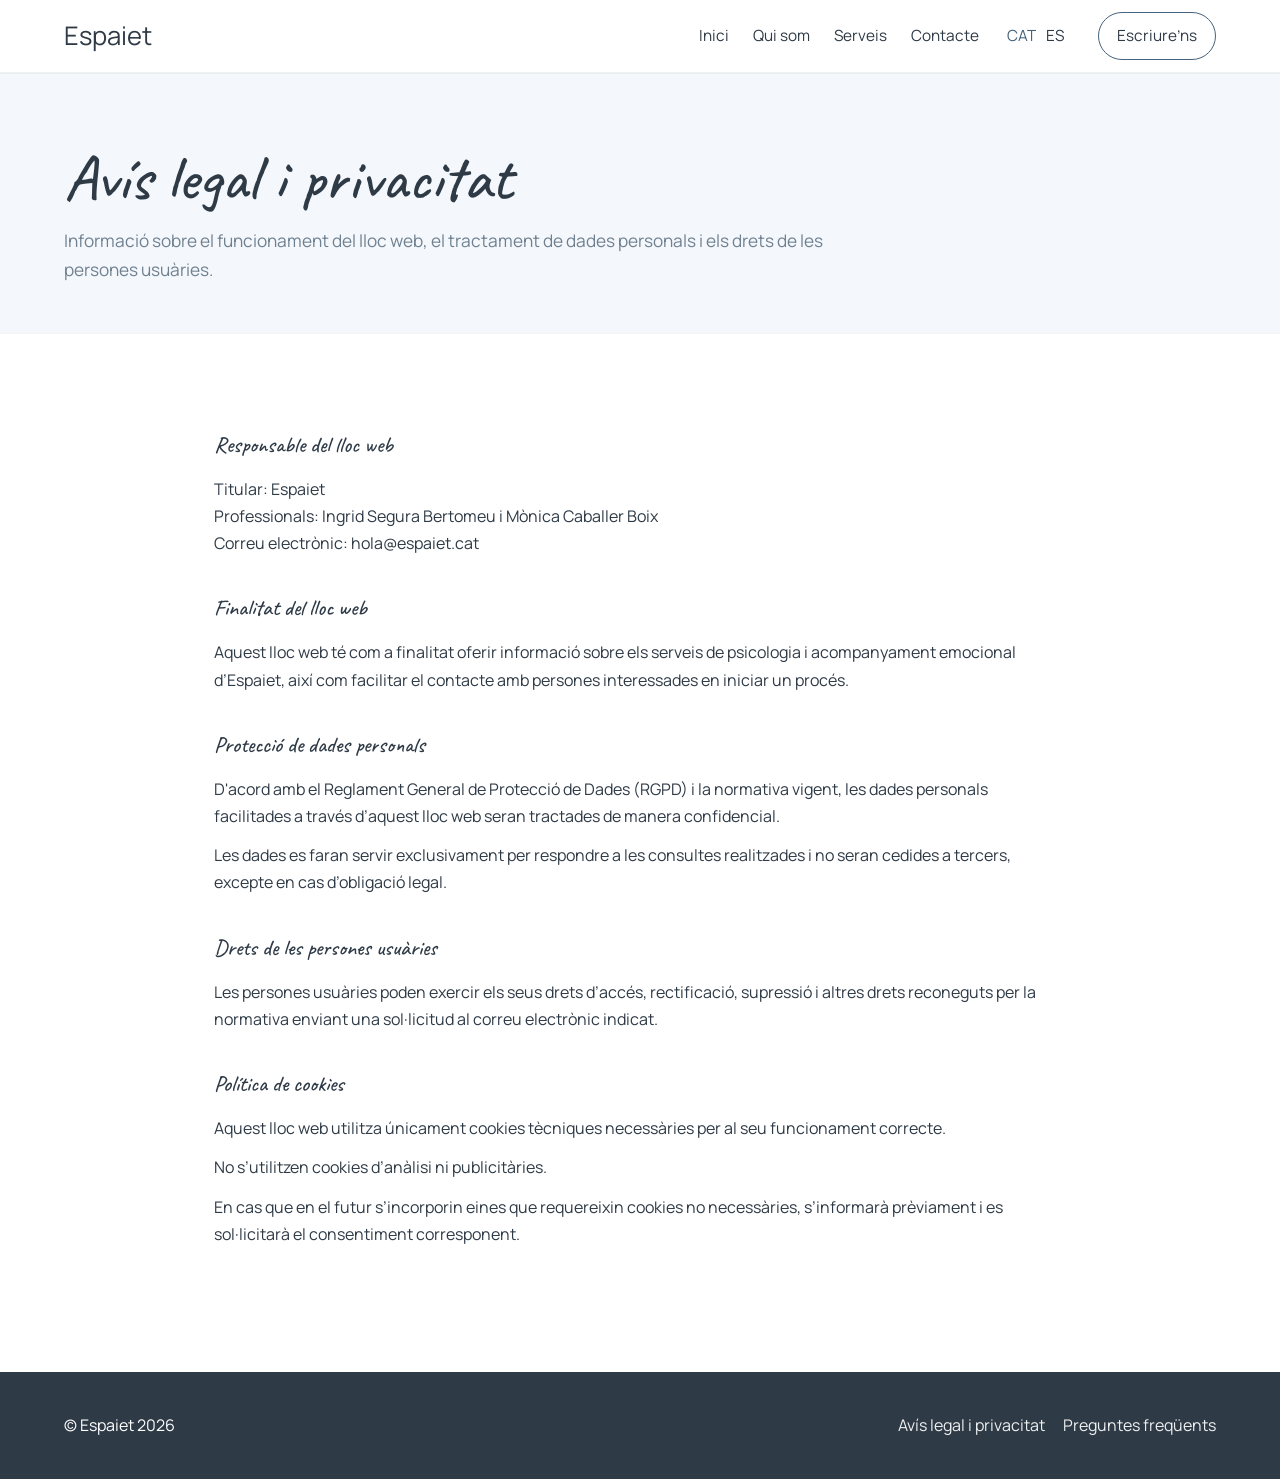
==== avis-legal.html @ 6946e488 "Add files via upload" ====
<!DOCTYPE html>
<html lang="ca">
<head>
  <meta charset="UTF-8">
  <meta name="viewport" content="width=device-width, initial-scale=1.0">
  <meta name="language" content="ca">

  <title>Avís legal i privacitat | Espaiet</title>
  <meta name="description" content="Avís legal i política de privacitat d’Espaiet. Informació sobre el tractament de dades personals i ús del lloc web.">
  <meta name="robots" content="index, follow">
  <meta name="author" content="Ingrid Segura Bertomeu, Mònica Caballer Boix">

  <meta property="og:title" content="Avís legal | Espaiet">
  <meta property="og:description" content="Informació legal i de privacitat d’Espaiet.">
  <meta property="og:type" content="website">
  <meta property="og:url" content="https://espaiet.cat/avis-legal.html">
  <meta property="og:image" content="https://espaiet.cat/img/og-legal.jpg">
  <meta property="og:site_name" content="Espaiet">

  <link rel="canonical" href="https://espaiet.cat/avis-legal.html">

  <link rel="alternate" hreflang="ca" href="https://espaiet.cat/avis-legal.html">
  <link rel="alternate" hreflang="es" href="https://espaiet.cat/aviso-legal_es.html">
  <link rel="alternate" hreflang="x-default" href="https://espaiet.cat/avis-legal.html">
  <script type="application/ld+json">
  {
    "@context": "https://schema.org",
    "@type": "ContactPage",
    "name": "Avís legal | Espaiet | Mònica Caballer | Ingrid Segura",
    "url": "https://espaiet.cat/contacte.html",
    "description": "Pàgina de contacte d’Espaiet.",
    "address": {
      "@type": "PostalAddress",
      "streetAddress": "Carrer Saragossa, 12",
      "addressLocality": "La Sénia",
      "postalCode": "43560",
      "addressRegion": "Tarragona",
      "addressCountry": "ES"
    }
  }
  </script>
  <script src="js/nav.js"></script>
  <link rel="stylesheet" href="estils/estils.css">
</head>

<body>

<header class="site-header">
  <div class="header-inner">
    <a href="index.html" class="brand">Espaiet</a>

    <button
      class="nav-toggle"
      type="button"
      aria-expanded="false"
      aria-controls="main-nav"
      aria-label="Obrir menú">
      <span></span>
      <span></span>
      <span></span>
    </button>

    <nav class="main-nav" id="main-nav" aria-label="Navegació principal">
      <a href="index.html">Inici</a>
      <a href="qui-som.html">Qui som</a>
      <a href="serveis.html">Serveis</a>
      <a href="contacte.html">Contacte</a>

      <div class="lang-switch" aria-label="Selector d'idioma">
        <a href="avis-legal.html" class="active">CAT</a>
        <a href="avis-legal_es.html">ES</a>
      </div>

      <a href="contacte.html" class="nav-cta">Escriure’ns</a>
    </nav>
  </div>
</header>

<main>

  <section class="section page-hero section-base">
    <div class="page-hero-inner">
      <h1>Avís legal i privacitat</h1>
      <p class="page-hero-text">
        Informació sobre el funcionament del lloc web, el tractament de dades
        personals i els drets de les persones usuàries.
      </p>
    </div>
  </section>

  <section class="section section-white">
    <div class="legal-container">

      <div class="legal-block">
        <h2>Responsable del lloc web</h2>
        <p>
          Titular: Espaiet<br>
          Professionals: Ingrid Segura Bertomeu i Mònica Caballer Boix<br>
          Correu electrònic: hola@espaiet.cat
        </p>
      </div>

      <div class="legal-block">
        <h2>Finalitat del lloc web</h2>
        <p>
          Aquest lloc web té com a finalitat oferir informació sobre els serveis
          de psicologia i acompanyament emocional d’Espaiet, així com facilitar
          el contacte amb persones interessades en iniciar un procés.
        </p>
      </div>

      <div class="legal-block">
        <h2>Protecció de dades personals</h2>
        <p>
          D'acord amb el Reglament General de Protecció de Dades (RGPD) i la normativa
          vigent, les dades personals facilitades a través d’aquest lloc web seran
          tractades de manera confidencial.
        </p>

        <p>
          Les dades es faran servir exclusivament per respondre a les consultes
          realitzades i no seran cedides a tercers, excepte en cas d’obligació legal.
        </p>
      </div>

      <div class="legal-block">
        <h2>Drets de les persones usuàries</h2>
        <p>
          Les persones usuàries poden exercir els seus drets d’accés, rectificació,
          supressió i altres drets reconeguts per la normativa enviant una sol·licitud
          al correu electrònic indicat.
        </p>
      </div>

      <div class="legal-block">
        <h2>Política de cookies</h2>
        <p>
          Aquest lloc web utilitza únicament cookies tècniques necessàries per al seu
          funcionament correcte.
        </p>

        <p>
          No s’utilitzen cookies d’anàlisi ni publicitàries.
        </p>

        <p>
          En cas que en el futur s’incorporin eines que requereixin cookies no necessàries,
          s’informarà prèviament i es sol·licitarà el consentiment corresponent.
        </p>
      </div>

    </div>
  </section>

</main>

<footer class="site-footer">
  <div class="footer-inner">
    <p>© Espaiet 2026</p>
    <div class="footer-links">
      <a href="avis-legal.html">Avís legal i privacitat</a>
      <a href="faqs.html">Preguntes freqüents</a>
    </div>
  </div>
</footer>

</body>
</html>
---- estils/estils.css ----
@import url('https://fonts.googleapis.com/css2?family=Caveat:wght@400;500;600&display=swap&family=Manrope:wght@300;400;500&display=swap');

:root{
  --bg:#f4f7fb;
  --white:#ffffff;
  --text:#2e3a46;
  --muted:#6f8090;
  --accent:#5b7a96;
  --accent-soft:#dbe6ef;

  --nav-text:#2e3a46;
  --accent-dark:#45637d;
  --line:rgba(0,0,0,.06);
}

.section{
  padding:56px 24px;
  border-top:1px solid rgba(0,0,0,.04);
}

.section-white{
  background:var(--white);
}

.section-soft{
  background:var(--accent-soft);
}

.section-base{
  background:var(--bg);
}


*{
  box-sizing:border-box;
}

html{
  scroll-behavior:smooth;
}

body{
  margin:0;
  background:var(--bg);
  color:var(--text);
  font-family:'Manrope', sans-serif;
  line-height:1.7;
}

a{
  color:inherit;
  text-decoration:none;
}

img{
  display:block;
  max-width:100%;
  border-radius: 50%;
}

h1,h2,h3{
  margin:0;
  font-family:'Caveat', serif;
  font-weight:500;
  color:var(--text);
}
main{
  flex:1;
}

.main-nav a{
  font-size:1rem;
  color:var(--nav-text);
}

.main-nav a:hover,
.main-nav a.active{
  color:var(--accent-dark);
}

.lang-switch{
  display:flex;
  gap:10px;
}

.nav-cta{
  padding:12px 22px;
  border:1px solid var(--accent-dark);
  border-radius:999px;
}

.site-header{
  position:sticky;
  top:0;
  z-index:1000;
  background:#ffffff;
  border-bottom:1px solid rgba(0,0,0,.06);
}

.header-inner{
  max-width:1200px;
  margin:0 auto;
  padding:0 24px;
  min-height:72px;
  display:flex;
  align-items:center;
  justify-content:space-between;
  gap:20px;
  position:relative;
}

.brand{
  font-size:1.6rem;
  color:var(--nav-text);
  text-decoration:none;
  white-space:nowrap;
  flex:0 0 auto;
}

.main-nav{
  display:flex;
  align-items:center;
  gap:24px;
}

.main-nav a{
  color:var(--nav-text);
  text-decoration:none;
  font-size:0.96rem;
}

.main-nav a:hover,
.main-nav a.active{
  color:var(--accent-dark);
}


.lang-switch{
  display:flex;
  align-items:center;
  gap:10px;
  margin-left:4px;
}

.nav-cta{
  margin-left:10px;
  padding:10px 18px;
  border:1px solid var(--accent-dark);
  border-radius:999px;
}

.hero{
  max-width:1200px;
  margin:0 auto;
  padding:60px 24px 80px;

  display:grid;
  grid-template-columns:1fr 1fr;
  gap:40px;
  align-items:center;
}

.hero-kicker{
  font-size:0.85rem;
  letter-spacing:.08em;
  text-transform:uppercase;
  color:#6b7c8c;
  margin-bottom:16px;
}

.hero h1{
  font-size:clamp(3.5rem,6vw,5rem);
  line-height:1;
  margin-bottom:18px;
}

.hero-lead{
  font-size:1.15rem;
  margin-bottom:12px;
}

.hero-text{
  font-size:1rem;
  color:#6b7c8c;
  margin-bottom:26px;
}

.hero-actions{
  display:flex;
  gap:14px;
  flex-wrap:wrap;
}

.hero-visual{
  position:relative;
  display:flex;
  align-items:center;
  justify-content:center;
}

.hero-visual-main{
  width:80%;
  border-radius:200px;
  overflow:hidden;
}

.hero-visual-main img{
  width:100%;
  height:100%;
  object-fit:cover;
}

.hero-visual-small{
  position:absolute;
  top:10%;
  left:0;
  width:38%;
  border-radius:50%;
  overflow:hidden;
  box-shadow:0 14px 40px rgba(44,57,70,.08);
}

.hero-shape{
  position:absolute;
  left:8%;
  bottom:8%;
  width:130px;
  height:130px;
  border:2px solid var(--accent);
  border-radius:50%;
  opacity:.5;
}

.button-primary,
.button-secondary{
  display:inline-flex;
  align-items:center;
  justify-content:center;
  min-height:48px;
  padding:12px 24px;
  border-radius:999px;
  font-size:1rem;
}

.button-primary{
  background:#5b7a96;
  color:#fff;
  border-radius:999px;
  padding:12px 22px;
}

.button-secondary{
  border:1px solid #5b7a96;
  color:#5b7a96;
  border-radius:999px;
  padding:12px 22px;
}
.button-primary:hover{
  opacity:.92;
}


.intro-section,
.services-home,
.contact-home{
  border-top:1px solid var(--line);
}

.intro-grid,
.services-grid,
.contact-grid-home{
  max-width:1200px;
  margin:0 auto;
  padding:40px 24px;
  display:grid;
  grid-template-columns:.95fr 1.05fr;
  gap:36px;
}

.intro-title h2,
.services-title h2,
.contact-title h2,
.team-header h2{
  font-size:clamp(2.4rem,4vw,3.4rem);
  line-height:1.05;
}

.intro-copy p,
.services-copy p,
.contact-copy-home p{
  max-width:620px;
  margin:0 0 22px;
  font-size:1.15rem;
  color:var(--text);
}

.text-link{
  display:inline-block;
  margin-top:8px;
  color:var(--accent-dark);
  border-bottom:1px solid var(--accent-dark);
}

.team-section{
  border-top:1px solid var(--line);
  background:var(--bg-soft);
}

.team-header{
  max-width:1200px;
  margin:0 auto;
  padding:46px 24px 12px;
}

.team-layout{
  max-width:1200px;
  margin:0 auto;
  padding:40px 24px;
  display:grid;
  grid-template-columns:.95fr 1.05fr;
  gap:36px;
  align-items:start;
}

.team-title h2{
  font-size:clamp(2.4rem,4vw,3.4rem);
  line-height:1.05;
  margin:0;
}

.team-content{
  width:100%;
}

.team-grid{
  display:grid;
  grid-template-columns:1fr 1fr;
  gap:36px;
}

.team-card h3{
  font-family:'Caveat', cursive;
  font-size:clamp(2rem,2.4vw,2.6rem);
  line-height:1.05;
  margin:0 0 18px;
  color:var(--text);
}

.site-footer{
  background:#2e3a46;
  color:#ffffff;
}

.footer-inner{
  max-width:1200px;
  margin:0 auto;
  padding:24px;
  display:flex;
  align-items:center;
  justify-content:space-between;
  gap:20px;
}

.footer-links{
  display:flex;
  gap:18px;
  flex-wrap:wrap;
}

.site-footer a{
  color:#ffffff;
  opacity:.92;
}

.site-footer a:hover{
  opacity:1;
}

@media (max-width:980px){
  .hero,
  .intro-grid,
  .services-grid,
  .contact-grid-home,
  .team-grid{
    grid-template-columns:1fr;
  }

  .team-card + .team-card{
    border-left:0;
    border-top:1px solid var(--line);
  }

  .hero-visual{
    min-height:auto;
  }

  .hero-visual-main{
    width:100%;
  }

  .hero-visual-small{
    position:relative;
    top:auto;
    left:auto;
    width:180px;
    margin-top:20px;
  }

  .hero-shape{
    display:none;
  }

  .footer-inner{
    flex-direction:column;
    align-items:flex-start;
  }
}

/** pagina qui som **/

.page-hero{
  padding-top:72px;
  padding-bottom:48px;
}

.page-hero-inner{
  max-width:1200px;
  margin:0 auto;
  padding:0 24px;
}

.page-hero h1{
  font-size:clamp(3.2rem,5vw,4.8rem);
  line-height:1;
  margin:0 0 16px;
}

.page-hero-text{
  max-width:760px;
  margin:0;
  font-size:1.08rem;
  color:var(--muted);
}

.profile-section{
  border-top:1px solid rgba(0,0,0,.04);
}

.profile-grid{
  max-width:1200px;
  margin:0 auto;
  padding:36px 24px;
  display:grid;
  grid-template-columns:.95fr 1.05fr;
  gap:36px;
  align-items:center;
}

.profile-photo-wrap{
  max-width:320px;
  justify-self:center;
}

.profile-copy{
  max-width:620px;
}

.profile-copy p{
  max-width:620px;
}

.profile-photo-wrap{
  max-width:360px;
}

.profile-photo-wrap img{
  width:100%;
  aspect-ratio:1 / 1;
  object-fit:cover;
  border-radius:50%;
  display:block;
  box-shadow:0 10px 30px rgba(0,0,0,.08);
}

.profile-kicker{
  margin:0 0 10px;
  font-size:.85rem;
  letter-spacing:.08em;
  text-transform:uppercase;
  color:var(--muted);
}

.profile-copy h2{
  margin:0 0 18px;
  font-size:clamp(2.5rem,4vw,3.6rem);
  line-height:1.02;
}

.profile-copy p{
  max-width:680px;
  margin:0 0 18px;
  font-size:1.06rem;
  color:var(--text);
}

.profile-actions{
  margin-top:24px;
}

@media (max-width:980px){
  .profile-grid,
  .profile-grid.reverse{
    grid-template-columns:1fr;
    gap:28px;
  }

  .profile-grid.reverse .profile-photo-wrap,
  .profile-grid.reverse .profile-copy{
    order:initial;
  }

  .profile-photo-wrap{
    max-width:200px;
    margin:0 auto; /* centra la imatge */
  }

  .page-hero{
    padding-top:48px;
    padding-bottom:30px;
  }
}

/** contacte **/ 

.contact-layout{
  max-width:1200px;
  margin:0 auto;
  padding:36px 24px;
  display:grid;
  grid-template-columns:.9fr 1.1fr;
  gap:40px;
  align-items:start;
}

.contact-info-block h2{
  margin:0 0 18px;
  font-size:clamp(2.6rem,4vw,3.8rem);
  line-height:1.05;
}

.contact-info-block p{
  margin:0 0 18px;
  font-size:1.06rem;
  line-height:1.75;
  color:var(--text);
}

.contact-data{
  margin-top:24px;
}

.contact-data p{
  margin:0 0 10px;
}

.contact-form-wrap{
  width:100%;
}

.form-row{
  margin-bottom:16px;
}

.contact-form-wrap input,
.contact-form-wrap textarea{
  width:100%;
  padding:16px 18px;
  border:1px solid rgba(0,0,0,.08);
  border-radius:18px;
  background:#ffffff;
  color:var(--text);
  font:inherit;
}

.contact-form-wrap textarea{
  min-height:180px;
  resize:vertical;
}

.contact-form-wrap input::placeholder,
.contact-form-wrap textarea::placeholder{
  color:var(--muted);
}

.form-button{
  margin-top:8px;
  cursor:pointer;
}

.form-status{
  margin-top:16px;
  color:var(--text);
}

.sr-only{
  position:absolute;
  width:1px;
  height:1px;
  padding:0;
  margin:-1px;
  overflow:hidden;
  clip:rect(0,0,0,0);
  white-space:nowrap;
  border:0;
}

@media (max-width:980px){
  .contact-layout{
    grid-template-columns:1fr;
    gap:28px;
    padding:28px 24px;
  }
}
.contact-map-layout{
  max-width:1200px;
  margin:0 auto;
  padding:40px 24px;
  display:grid;
  grid-template-columns:1fr 1fr;
  gap:40px;
  align-items:start;
}

.contact-info-block h2,
.contact-location-block h2{
  margin:0 0 20px;
}

.contact-data{
  display:grid;
  gap:24px;
}

.contact-person{
  padding-bottom:20px;
  border-bottom:1px solid rgba(0,0,0,.06);
}

.contact-person:last-child{
  border-bottom:0;
  padding-bottom:0;
}

.contact-person h3{
  margin:0 0 10px;
  font-size:1.6rem;
}

.contact-person p,
.contact-location-block p{
  margin:0 0 12px;
  line-height:1.7;
  color:var(--text);
}

.contact-person a,
.contact-location-block a{
  color:inherit;
}

@media (max-width:980px){
  .contact-map-layout{
    grid-template-columns:1fr;
    gap:28px;
    padding:28px 24px;
  }


  .map-wrap{
    min-height:280px;
  }
}

/*** avis legal ***/

.legal-container{
  max-width:900px;
  margin:0 auto;
  padding:36px 24px;
}

.legal-block{
  margin-bottom:32px;
}

.legal-block h2{
  margin:0 0 12px;
  font-size:1.4rem;
}

.legal-block p{
  margin:0 0 12px;
  line-height:1.7;
  color:var(--text);
}

/** faqs **/

.faq-container{
  max-width:900px;
  margin:0 auto;
  padding:36px 24px;
}

.faq-item{
  padding:0 0 24px;
  margin-bottom:24px;
  border-bottom:1px solid rgba(0,0,0,.06);
}

.faq-item:last-child{
  margin-bottom:0;
}

.faq-item h2{
  margin:0 0 12px;
  font-size:1.45rem;
  line-height:1.2;
}

.faq-item p{
  margin:0;
  line-height:1.75;
  color:var(--text);
}

/** mmenu desplegable **/ 
.nav-toggle{
  display:none;
  width:44px;
  height:44px;
  border:1px solid rgba(0,0,0,.08);
  border-radius:999px;
  background:#fff;
  cursor:pointer;
  padding:10px;
  flex:0 0 auto;
}

.nav-toggle span{
  display:block;
  width:100%;
  height:2px;
  background:var(--nav-text);
  margin:5px 0;
  transition:transform .25s ease, opacity .25s ease;
}

.nav-toggle.is-open span:nth-child(1){
  transform:translateY(7px) rotate(45deg);
}

.nav-toggle.is-open span:nth-child(2){
  opacity:0;
}

.nav-toggle.is-open span:nth-child(3){
  transform:translateY(-7px) rotate(-45deg);
}

/* Mòbil */
@media (max-width: 920px){
  .nav-toggle{
    display:block;
  }

  .main-nav{
    display:none;
    position:absolute;
    top:100%;
    left:16px;
    right:16px;
    background:#ffffff;
    border:1px solid rgba(0,0,0,.06);
    border-radius:22px;
    box-shadow:0 18px 40px rgba(0,0,0,.08);
    padding:18px;
    flex-direction:column;
    align-items:flex-start;
    gap:14px;
  }

  .main-nav.is-open{
    display:flex;
  }

  .main-nav a{
    width:100%;
    font-size:1rem;
  }

  .lang-switch{
    margin:4px 0 0;
    gap:14px;
  }

  .nav-cta{
    margin-left:0;
    width:100%;
    text-align:center;
  }
}
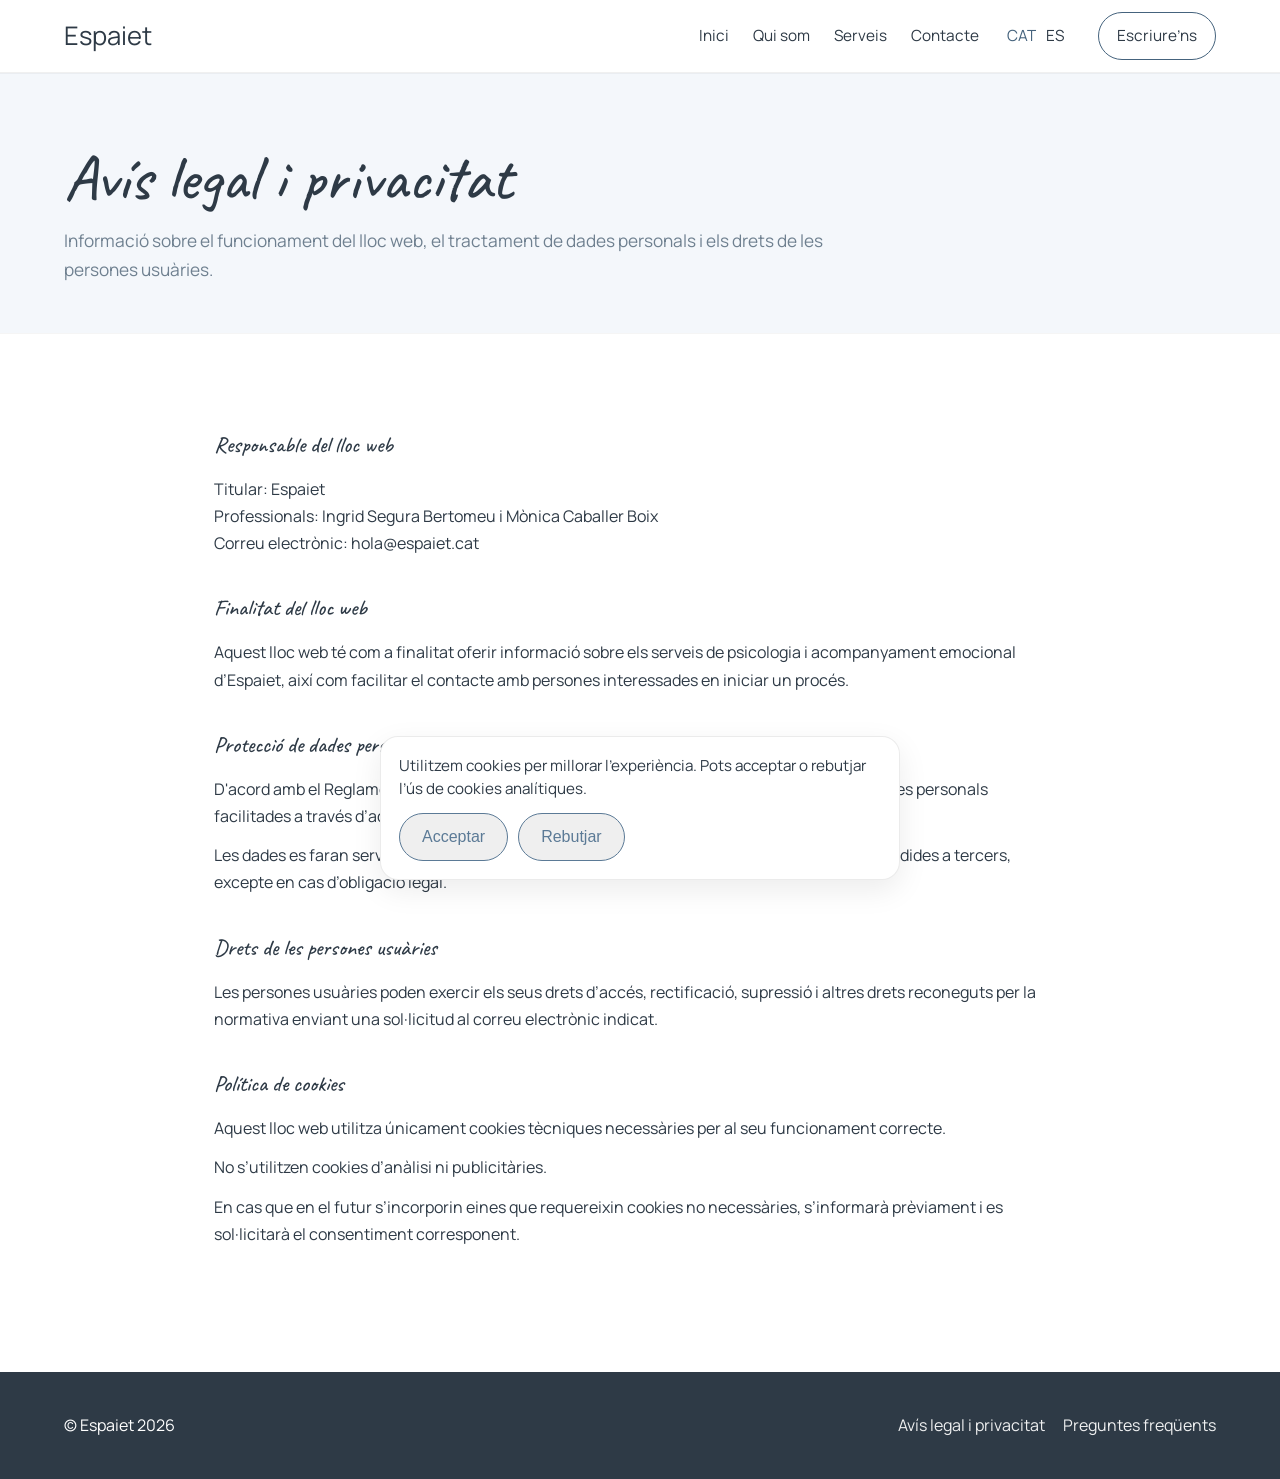
==== commit 93f4b79d: "Add files via upload" ====
--- a/avis-legal.html
+++ b/avis-legal.html
@@ -163,6 +163,15 @@
     </div>
   </div>
 </footer>
+<div id="cookie-banner" class="cookie-banner">
+  <p>
+    Utilitzem cookies per millorar l’experiència. Pots acceptar o rebutjar l’ús de cookies analítiques.
+  </p>
 
+  <div class="cookie-actions">
+    <button id="accept-cookies" class="button-secondary">Acceptar</button>
+    <button id="reject-cookies" class="button-secondary">Rebutjar</button>
+  </div>
+</div>
 </body>
 </html>
--- a/estils/estils.css
+++ b/estils/estils.css
@@ -766,6 +766,38 @@
 
 .nav-toggle.is-open span:nth-child(3){
   transform:translateY(-7px) rotate(-45deg);
+}
+
+/* COOKIE BANNER BASE */
+.cookie-banner{
+  position: fixed;
+  bottom: 20px;
+  left: 20px;
+  right: 20px;
+  max-width: 520px;
+  margin: 0 auto;
+
+  background: #ffffff;
+  border: 1px solid rgba(0,0,0,.08);
+  border-radius: 18px;
+  padding: 18px;
+  box-shadow: 0 10px 30px rgba(0,0,0,.08);
+  z-index: 9999;
+
+  display: flex;
+  flex-direction: column;
+  gap: 12px;
+}
+
+.cookie-banner p{
+  margin: 0;
+  font-size: 0.95rem;
+  line-height: 1.5;
+}
+
+.cookie-actions{
+  display: flex;
+  gap: 10px;
 }
 
 /* Mòbil */
@@ -809,4 +841,72 @@
     width:100%;
     text-align:center;
   }
+
+/* Correcció imatges home en mòbil */
+
+  .hero{
+    padding: 40px 24px 56px;
+    grid-template-columns: 1fr;
+  }
+
+  .hero-visual{
+    margin-top: 24px;
+    display: grid;
+    grid-template-columns: 1fr;
+    justify-items: center;
+    gap: 18px;
+  }
+
+  .hero-visual-main{
+    width: 100%;
+    max-width: 320px;
+    border-radius: 28px;
+    overflow: hidden;
+  }
+
+  .hero-visual-main img{
+    width: 100%;
+    height: auto;
+    aspect-ratio: 1 / 1;
+    object-fit: cover;
+    border-radius: 28px;
+  }
+
+  .hero-visual-small{
+    position: static;
+    width: 150px;
+    height: 150px;
+    margin: 0;
+    border-radius: 50%;
+    overflow: hidden;
+  }
+
+  .hero-visual-small img{
+    width: 100%;
+    height: 100%;
+    object-fit: cover;
+    border-radius: 50%;
+  }
+/* 📱 MOBILE */
+
+  .cookie-banner{
+    left: 12px;
+    right: 12px;
+    bottom: 12px;
+    padding: 16px;
+    border-radius: 16px;
+  }
+
+  .cookie-banner p{
+    font-size: 0.9rem;
+  }
+
+  .cookie-actions{
+    flex-direction: column;
+    gap: 8px;
+  }
+
+  .cookie-actions button{
+    width: 100%;
+  }
 }
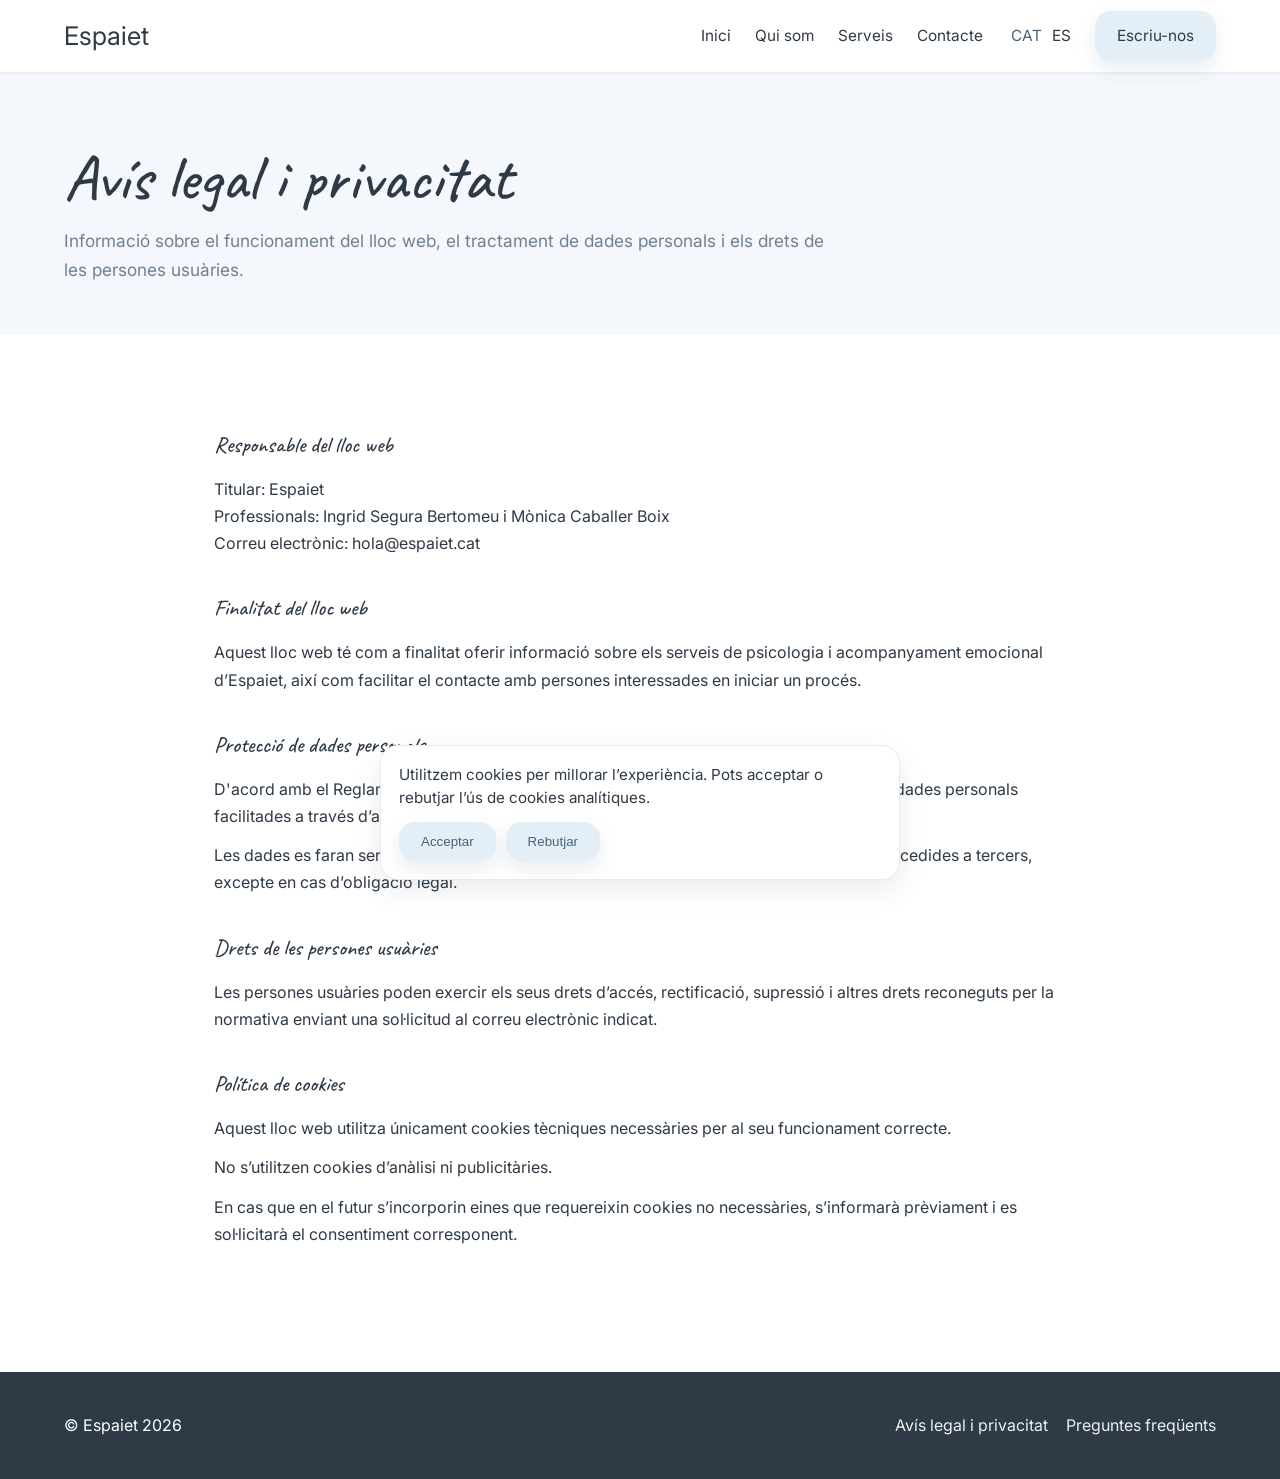
==== commit 54d9a00e: "Add files via upload" ====
--- a/avis-legal.html
+++ b/avis-legal.html
@@ -71,7 +71,7 @@
         <a href="avis-legal_es.html">ES</a>
       </div>
 
-      <a href="contacte.html" class="nav-cta">Escriure’ns</a>
+          <a href="contacte.html" class="button-secondary">Escriu-nos</a>
     </nav>
   </div>
 </header>
--- a/estils/estils.css
+++ b/estils/estils.css
@@ -1,16 +1,25 @@
-@import url('https://fonts.googleapis.com/css2?family=Caveat:wght@400;500;600&display=swap&family=Manrope:wght@300;400;500&display=swap');
+@import url('https://fonts.googleapis.com/css2?family=Caveat:wght@400;500&family=Inter:wght@300;400;500&display=swap');
 
 :root{
   --bg:#f4f7fb;
   --white:#ffffff;
   --text:#2e3a46;
   --muted:#6f8090;
+
   --accent:#5b7a96;
   --accent-soft:#dbe6ef;
+  --accent-dark:#45637d;
 
   --nav-text:#2e3a46;
-  --accent-dark:#45637d;
   --line:rgba(0,0,0,.06);
+
+  /* 👉 BOTONS */
+  --btn-bg:#e4eef6;
+  --btn-text:#45637d;
+  --btn-hover:#d4e3ef;
+
+  --btn-primary-bg:#5b7a96;
+  --btn-primary-text:#ffffff;
 }
 
 .section{
@@ -43,7 +52,7 @@
   margin:0;
   background:var(--bg);
   color:var(--text);
-  font-family:'Manrope', sans-serif;
+  font-family:'Inter', sans-serif;
   line-height:1.7;
 }
 
@@ -84,9 +93,20 @@
 }
 
 .nav-cta{
-  padding:12px 22px;
-  border:1px solid var(--accent-dark);
-  border-radius:999px;
+  margin-left:10px;
+  background:var(--btn-bg);
+  color:var(--btn-text);
+  border:0;
+  border-radius:16px;
+  padding:10px 18px;
+  text-decoration:none;
+  box-shadow:0 6px 14px rgba(69,99,125,.12);
+  transition:.2s ease;
+}
+
+.nav-cta:hover{
+  background:var(--btn-hover);
+  transform:translateY(-1px);
 }
 
 .site-header{
@@ -142,12 +162,6 @@
   margin-left:4px;
 }
 
-.nav-cta{
-  margin-left:10px;
-  padding:10px 18px;
-  border:1px solid var(--accent-dark);
-  border-radius:999px;
-}
 
 .hero{
   max-width:1200px;
@@ -231,29 +245,27 @@
   opacity:.5;
 }
 
-.button-primary,
 .button-secondary{
-  display:inline-flex;
-  align-items:center;
-  justify-content:center;
-  min-height:48px;
-  padding:12px 24px;
-  border-radius:999px;
-  font-size:1rem;
+  background:var(--btn-bg);
+  color:var(--btn-text);
+  border:0;
+  border-radius:16px;
+  padding:12px 22px;
+  box-shadow:0 8px 20px rgba(69,99,125,.12);
+  transition:.2s ease;
+}
+
+.button-secondary:hover{
+  background:var(--btn-hover);
+  transform:translateY(-1px);
 }
 
 .button-primary{
-  background:#5b7a96;
-  color:#fff;
-  border-radius:999px;
+  background:var(--btn-primary-bg);
+  color:var(--btn-primary-text);
+  border-radius:16px;
   padding:12px 22px;
-}
-
-.button-secondary{
-  border:1px solid #5b7a96;
-  color:#5b7a96;
-  border-radius:999px;
-  padding:12px 22px;
+  box-shadow:0 10px 24px rgba(69,99,125,.18);
 }
 .button-primary:hover{
   opacity:.92;
@@ -836,57 +848,15 @@
     gap:14px;
   }
 
-  .nav-cta{
-    margin-left:0;
-    width:100%;
-    text-align:center;
-  }
-
-/* Correcció imatges home en mòbil */
-
-  .hero{
-    padding: 40px 24px 56px;
-    grid-template-columns: 1fr;
-  }
-
-  .hero-visual{
-    margin-top: 24px;
-    display: grid;
-    grid-template-columns: 1fr;
-    justify-items: center;
-    gap: 18px;
-  }
-
-  .hero-visual-main{
-    width: 100%;
-    max-width: 320px;
-    border-radius: 28px;
-    overflow: hidden;
-  }
-
-  .hero-visual-main img{
-    width: 100%;
-    height: auto;
-    aspect-ratio: 1 / 1;
-    object-fit: cover;
-    border-radius: 28px;
-  }
-
-  .hero-visual-small{
-    position: static;
-    width: 150px;
-    height: 150px;
-    margin: 0;
-    border-radius: 50%;
-    overflow: hidden;
-  }
-
-  .hero-visual-small img{
-    width: 100%;
-    height: 100%;
-    object-fit: cover;
-    border-radius: 50%;
-  }
+.nav-cta{
+  border:0;
+  background:#f1d8d3;
+  color:#7d5750;
+  border-radius:18px;
+  padding:10px 18px;
+}
+
+
 /* 📱 MOBILE */
 
   .cookie-banner{
@@ -909,4 +879,56 @@
   .cookie-actions button{
     width: 100%;
   }
+/* Correcció definitiva imatges portada en mòbil */
+
+  .hero{
+    padding: 36px 24px 92px;
+    gap: 28px;
+  }
+
+  .hero-visual{
+    position: relative;
+    width: 100%;
+    max-width: 340px;
+    margin: 10px auto 0;
+    padding-bottom: 70px;
+    display: block;
+  }
+
+  .hero-visual-main{
+    width: 100%;
+    border-radius: 34px;
+    overflow: hidden;
+    box-shadow: 0 18px 45px rgba(44,57,70,.12);
+  }
+
+  .hero-visual-main img{
+    width: 100%;
+    height: 250px;
+    object-fit: cover;
+    object-position: center;
+    border-radius: 34px;
+  }
+
+  .hero-visual-small{
+    position: absolute;
+    right: 18px;
+    bottom: 0;
+    width: 138px;
+    height: 138px;
+    margin: 0;
+    border-radius: 50%;
+    overflow: hidden;
+    border: 7px solid #f4f7fb;
+    box-shadow: 0 18px 38px rgba(44,57,70,.18);
+    background: #f4f7fb;
+  }
+
+  .hero-visual-small img{
+    width: 100%;
+    height: 100%;
+    object-fit: cover;
+    object-position: center;
+    border-radius: 50%;
+  }
 }
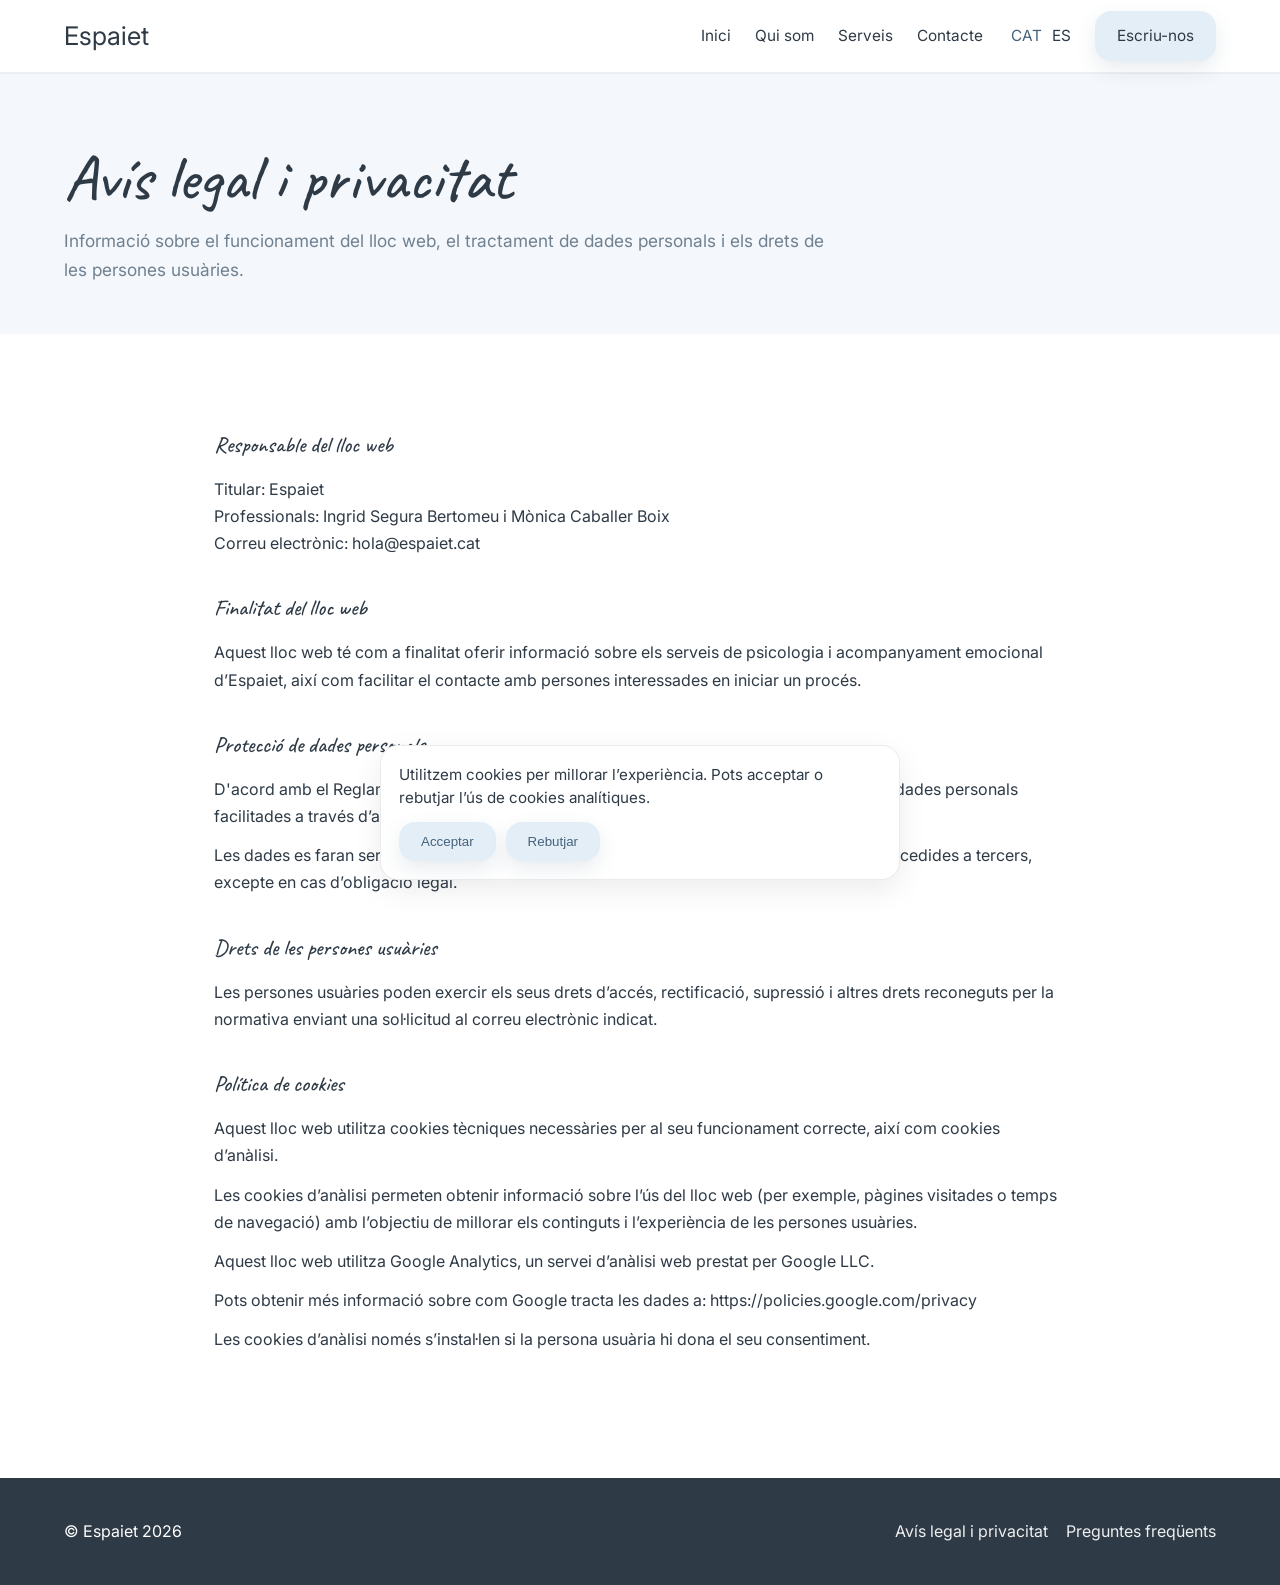
==== commit 453b1c74: "Add files via upload" ====
--- a/avis-legal.html
+++ b/avis-legal.html
@@ -22,7 +22,8 @@
   <link rel="alternate" hreflang="ca" href="https://espaiet.cat/avis-legal.html">
   <link rel="alternate" hreflang="es" href="https://espaiet.cat/aviso-legal_es.html">
   <link rel="alternate" hreflang="x-default" href="https://espaiet.cat/avis-legal.html">
-  <script type="application/ld+json">
+   <link rel="icon" type="image/png" href="img/favicon-gran.ico">
+ <script type="application/ld+json">
   {
     "@context": "https://schema.org",
     "@type": "ContactPage",
@@ -134,20 +135,19 @@
 
       <div class="legal-block">
         <h2>Política de cookies</h2>
-        <p>
-          Aquest lloc web utilitza únicament cookies tècniques necessàries per al seu
-          funcionament correcte.
-        </p>
+		<p>Aquest lloc web utilitza cookies tècniques necessàries per al seu funcionament correcte, així com cookies d’anàlisi.</p>
 
-        <p>
-          No s’utilitzen cookies d’anàlisi ni publicitàries.
-        </p>
+		<p>Les cookies d’anàlisi permeten obtenir informació sobre l’ús del lloc web (per exemple, pàgines visitades o temps de navegació) amb l’objectiu de millorar els continguts i l’experiència de les persones usuàries.</p>
 
-        <p>
-          En cas que en el futur s’incorporin eines que requereixin cookies no necessàries,
-          s’informarà prèviament i es sol·licitarà el consentiment corresponent.
-        </p>
+		<p>Aquest lloc web utilitza Google Analytics, un servei d’anàlisi web prestat per Google LLC.</p>
+
+		<p>Pots obtenir més informació sobre com Google tracta les dades a: 
+		<a href="https://policies.google.com/privacy" target="_blank">https://policies.google.com/privacy</a>
+		</p>
+
+		<p>Les cookies d’anàlisi només s’instal·len si la persona usuària hi dona el seu consentiment.</p>	
       </div>
+	  
 
     </div>
   </section>
--- a/estils/estils.css
+++ b/estils/estils.css
@@ -62,9 +62,17 @@
 }
 
 img{
-  display:block;
   max-width:100%;
   border-radius: 50%;
+}
+.icon-img,
+.contact-icon img{
+  width: 28px;
+  height: 28px;
+  min-width: 28px;
+  object-fit: contain;
+  border-radius: 0 !important;
+  display: block;
 }
 
 h1,h2,h3{
@@ -812,6 +820,44 @@
   gap: 10px;
 }
 
+.audio-box{
+  margin:42px 0;
+  padding:32px;
+  background:var(--surface-soft);
+  border:1px solid var(--line-light);
+  border-radius:22px;
+}
+
+.audio-header{
+  display:flex;
+  align-items:center;
+  gap:10px;
+  margin-bottom:10px;
+}
+
+.audio-icon{
+  font-size:22px;
+}
+
+.audio-label{
+  font-size:14px;
+  color:var(--muted);
+  text-transform:uppercase;
+  letter-spacing:.04em;
+}
+
+.audio-box h3{
+  margin-bottom:12px;
+  font-size:24px;
+}
+
+.audio-box p{
+  margin-bottom:20px;
+}
+
+.resource-card{
+  background:var(--surface-soft);
+}
 /* Mòbil */
 @media (max-width: 920px){
   .nav-toggle{
@@ -931,4 +977,80 @@
     object-position: center;
     border-radius: 50%;
   }
+}
+
+/* Contacte - targetes de persones */
+.contact-person h3{
+  font-size: clamp(2.1rem, 3vw, 2.8rem);
+  line-height: 1;
+  margin: 0 0 18px;
+  color: var(--text);
+}
+
+.contact-person ul{
+  list-style: none;
+  padding: 0;
+  margin: 0;
+  display: grid;
+  gap: 12px;
+}
+
+.contact-person li{
+  display: flex;
+  align-items: center;
+  gap: 10px;
+  font-size: 1.05rem;
+  line-height: 1.4;
+}
+
+.contact-person a{
+  color: var(--text);
+  text-decoration: none;
+}
+
+.contact-person a:hover{
+  color: var(--accent-dark);
+}
+
+.contact-icon{
+  width: 26px;
+  min-width: 26px;
+  display: inline-flex;
+  align-items: center;
+  justify-content: center;
+  color: var(--accent-dark);
+}
+
+.icon-img{
+  width: 28px;
+  height: 28px;
+  border-radius: 0;
+  display: block;
+}
+
+/* WhatsApp m�s discret */
+.contact-person li:has(.icon-img){
+  margin-top: 6px;
+}
+.contact-label{
+  font-size: 0.85rem;
+  letter-spacing: .08em;
+  text-transform: uppercase;
+  color: var(--muted);
+  margin-bottom: 6px;
+}
+
+@media (max-width: 600px){
+  .contact-person h3{
+    font-size: 2.25rem;
+  }
+
+  .contact-person li{
+    font-size: 0.98rem;
+    align-items: flex-start;
+  }
+
+  .contact-icon{
+    margin-top: 2px;
+  }
 }
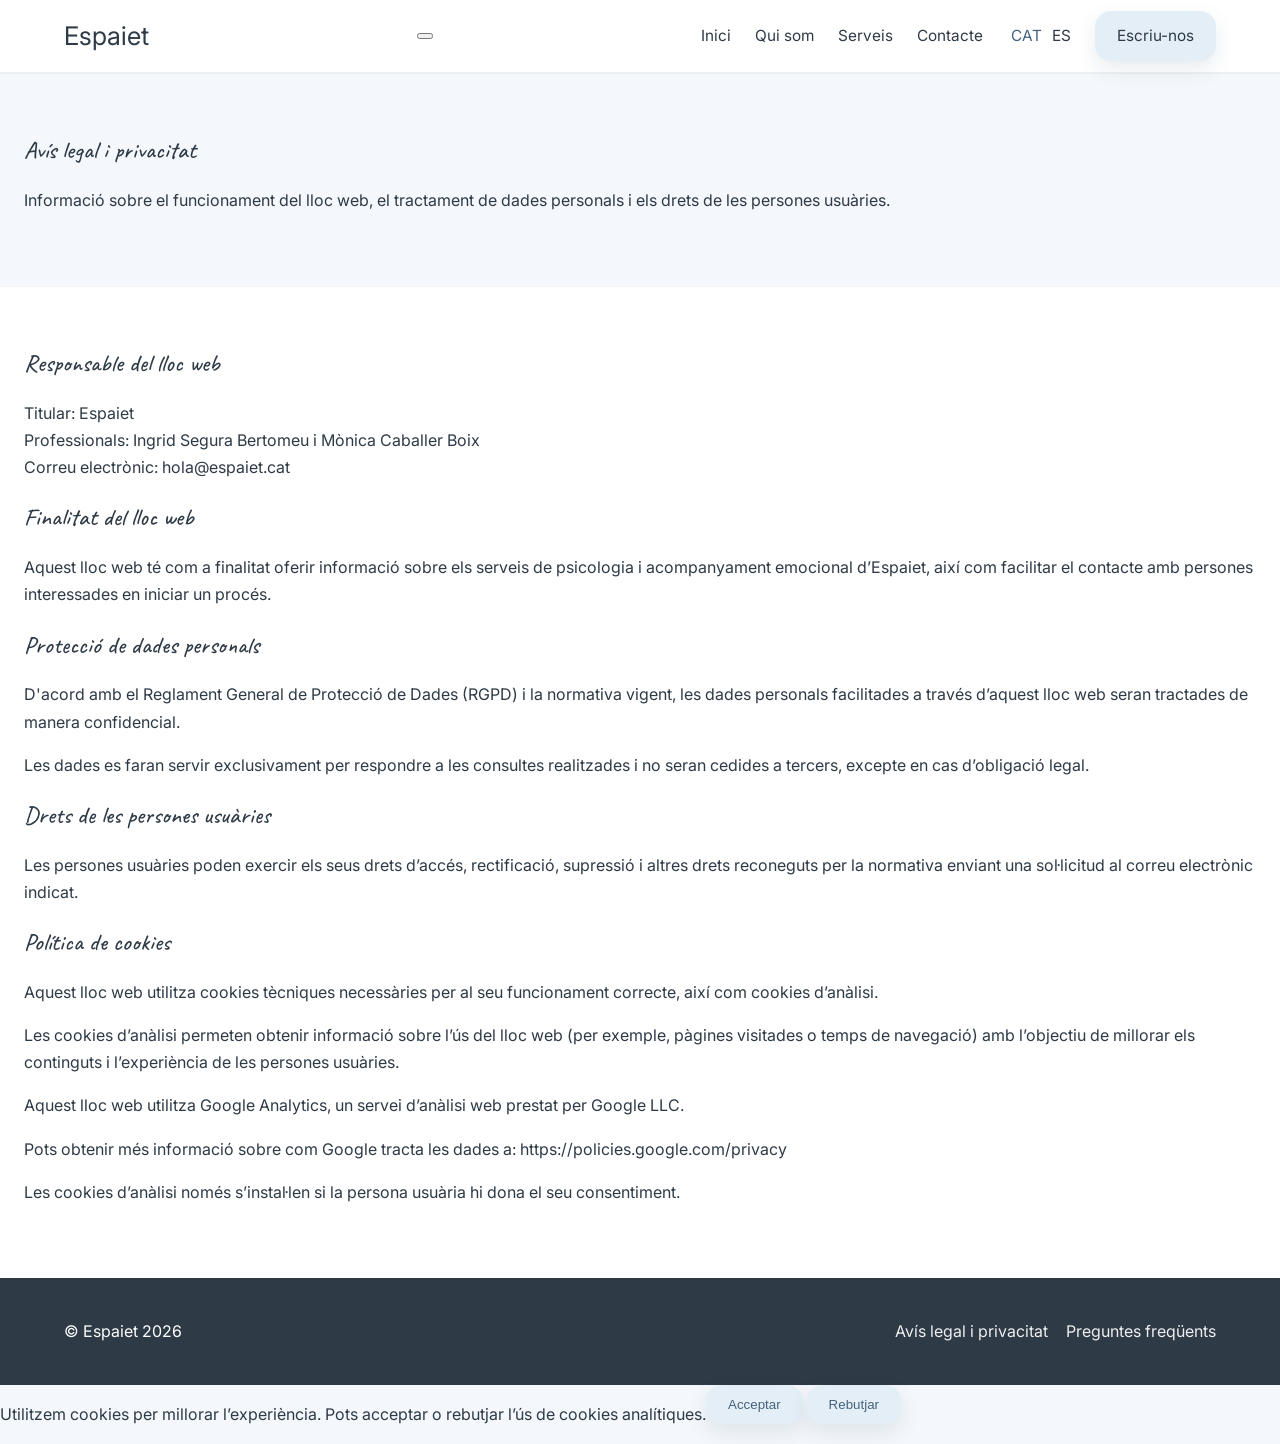
==== commit efb6fc69: "Add files via upload" ====
--- a/avis-legal.html
+++ b/avis-legal.html
@@ -14,7 +14,7 @@
   <meta property="og:description" content="Informació legal i de privacitat d’Espaiet.">
   <meta property="og:type" content="website">
   <meta property="og:url" content="https://espaiet.cat/avis-legal.html">
-  <meta property="og:image" content="https://espaiet.cat/img/og-legal.jpg">
+  <meta property="og:image" content="https://espaiet.cat/img/logo4.png">
   <meta property="og:site_name" content="Espaiet">
 
   <link rel="canonical" href="https://espaiet.cat/avis-legal.html">
@@ -22,7 +22,7 @@
   <link rel="alternate" hreflang="ca" href="https://espaiet.cat/avis-legal.html">
   <link rel="alternate" hreflang="es" href="https://espaiet.cat/aviso-legal_es.html">
   <link rel="alternate" hreflang="x-default" href="https://espaiet.cat/avis-legal.html">
-   <link rel="icon" type="image/png" href="img/favicon-gran.ico">
+   <link rel="icon" type="image/png" href="img/favicon.ico">
  <script type="application/ld+json">
   {
     "@context": "https://schema.org",
--- a/estils/estils.css
+++ b/estils/estils.css
@@ -414,17 +414,6 @@
     min-height:auto;
   }
 
-  .hero-visual-main{
-    width:100%;
-  }
-
-  .hero-visual-small{
-    position:relative;
-    top:auto;
-    left:auto;
-    width:180px;
-    margin-top:20px;
-  }
 
   .hero-shape{
     display:none;
@@ -434,7 +423,7 @@
     flex-direction:column;
     align-items:flex-start;
   }
-}
+
 
 /** pagina qui som **/
 
@@ -894,14 +883,6 @@
     gap:14px;
   }
 
-.nav-cta{
-  border:0;
-  background:#f1d8d3;
-  color:#7d5750;
-  border-radius:18px;
-  padding:10px 18px;
-}
-
 
 /* 📱 MOBILE */
 
@@ -941,21 +922,19 @@
     display: block;
   }
 
-  .hero-visual-main{
-    width: 100%;
-    border-radius: 34px;
-    overflow: hidden;
-    box-shadow: 0 18px 45px rgba(44,57,70,.12);
-  }
-
-  .hero-visual-main img{
-    width: 100%;
-    height: 250px;
-    object-fit: cover;
-    object-position: center;
-    border-radius: 34px;
-  }
-
+.hero-visual-main{
+  width: 100%;
+  aspect-ratio: 1 / 1;   /* ?? clau perqu� siga cercle perfecte */
+  border-radius: 50%;    /* ?? cercle */
+  overflow: hidden;
+}
+
+.hero-visual-main img{
+  width: 100%;
+  height: 100%;
+  object-fit: cover;
+  border-radius: 50%;    /* ?? tamb� cercle */
+}
   .hero-visual-small{
     position: absolute;
     right: 18px;
@@ -1040,6 +1019,23 @@
   margin-bottom: 6px;
 }
 
+.contact-form-wrap select{
+  width:100%;
+  padding:16px 18px;
+  border:1px solid rgba(0,0,0,.08);
+  border-radius:18px;
+  background:#ffffff;
+  color:var(--text);
+  font:inherit;
+}
+
+.form-row label:not(.sr-only){
+  display:block;
+  margin-bottom:6px;
+  font-size:.95rem;
+  color:var(--muted);
+}
+
 @media (max-width: 600px){
   .contact-person h3{
     font-size: 2.25rem;
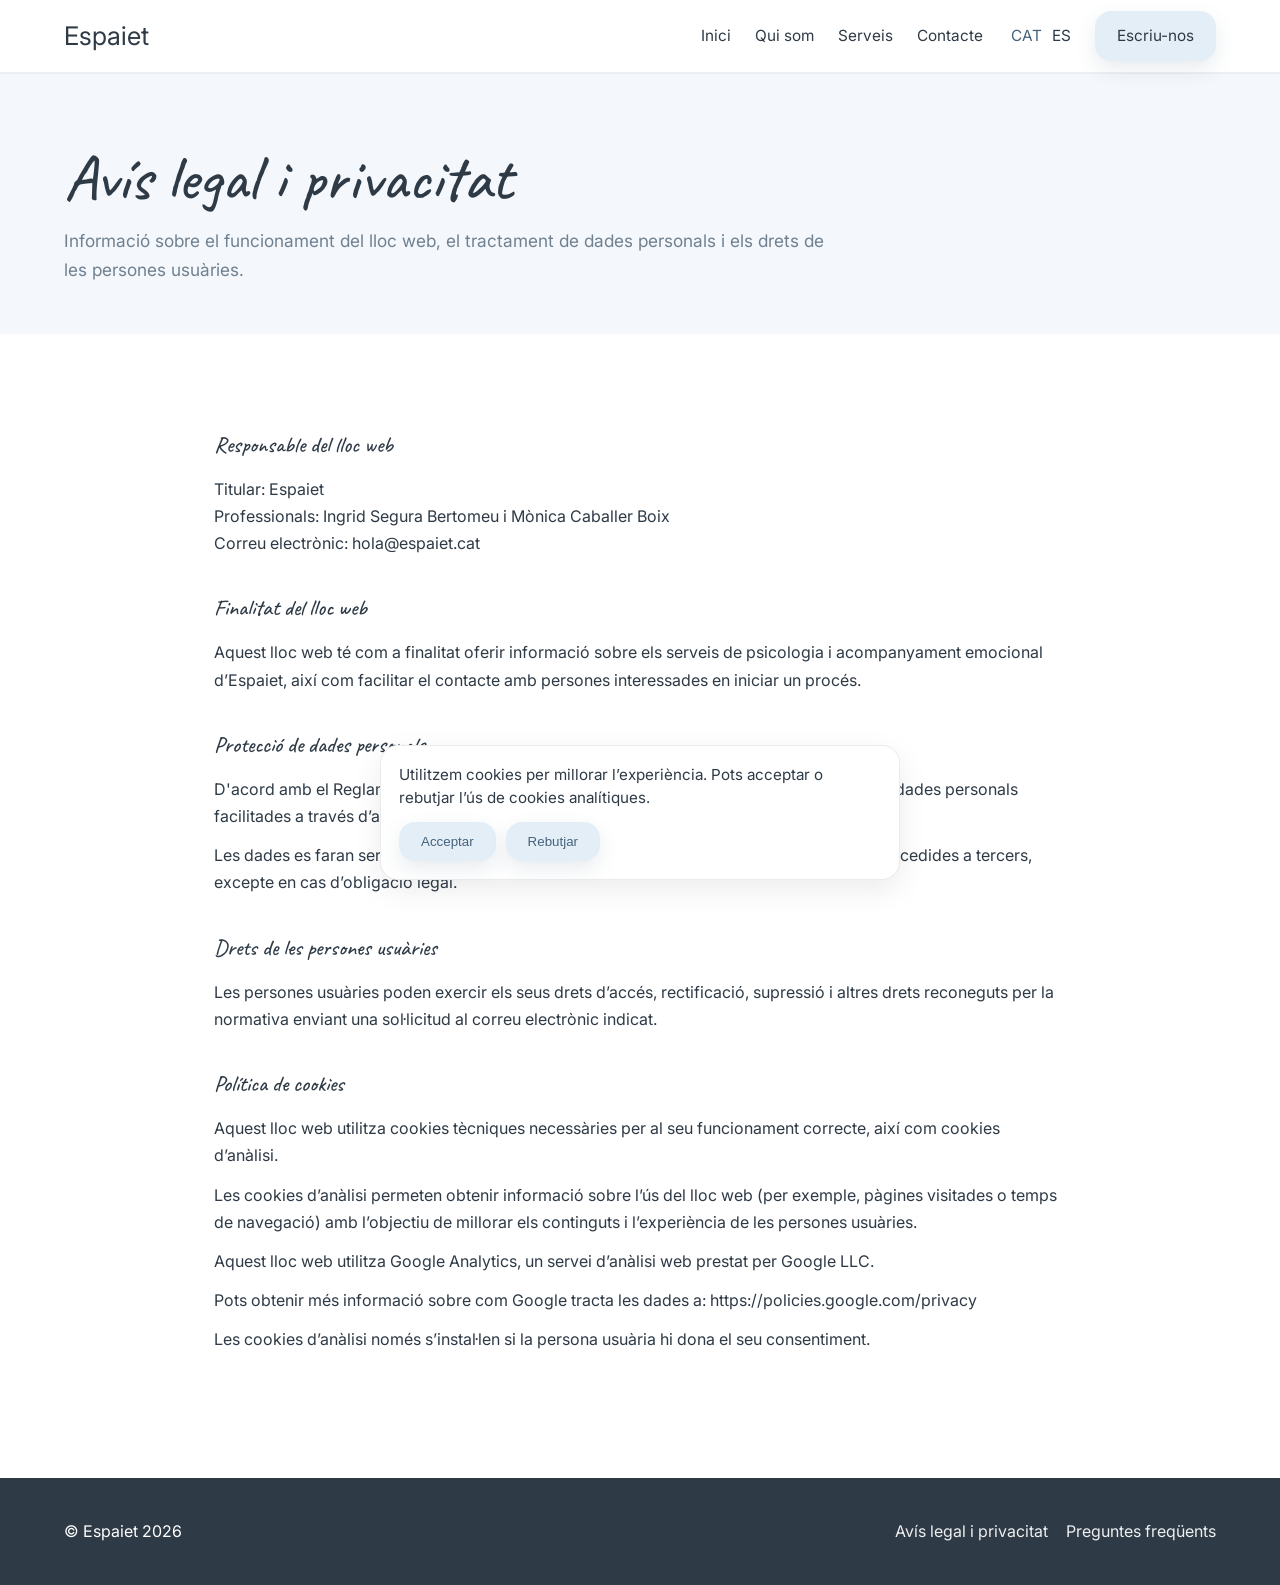
==== commit 2e96bc7d: "Add files via upload" ====
--- a/avis-legal.html
+++ b/avis-legal.html
@@ -22,7 +22,7 @@
   <link rel="alternate" hreflang="ca" href="https://espaiet.cat/avis-legal.html">
   <link rel="alternate" hreflang="es" href="https://espaiet.cat/aviso-legal_es.html">
   <link rel="alternate" hreflang="x-default" href="https://espaiet.cat/avis-legal.html">
-   <link rel="icon" type="image/png" href="img/favicon.ico">
+  <link rel="icon" type="image/x-icon" href="img/favicon.ico">
  <script type="application/ld+json">
   {
     "@context": "https://schema.org",
--- a/estils/estils.css
+++ b/estils/estils.css
@@ -423,7 +423,7 @@
     flex-direction:column;
     align-items:flex-start;
   }
-
+}
 
 /** pagina qui som **/
 
